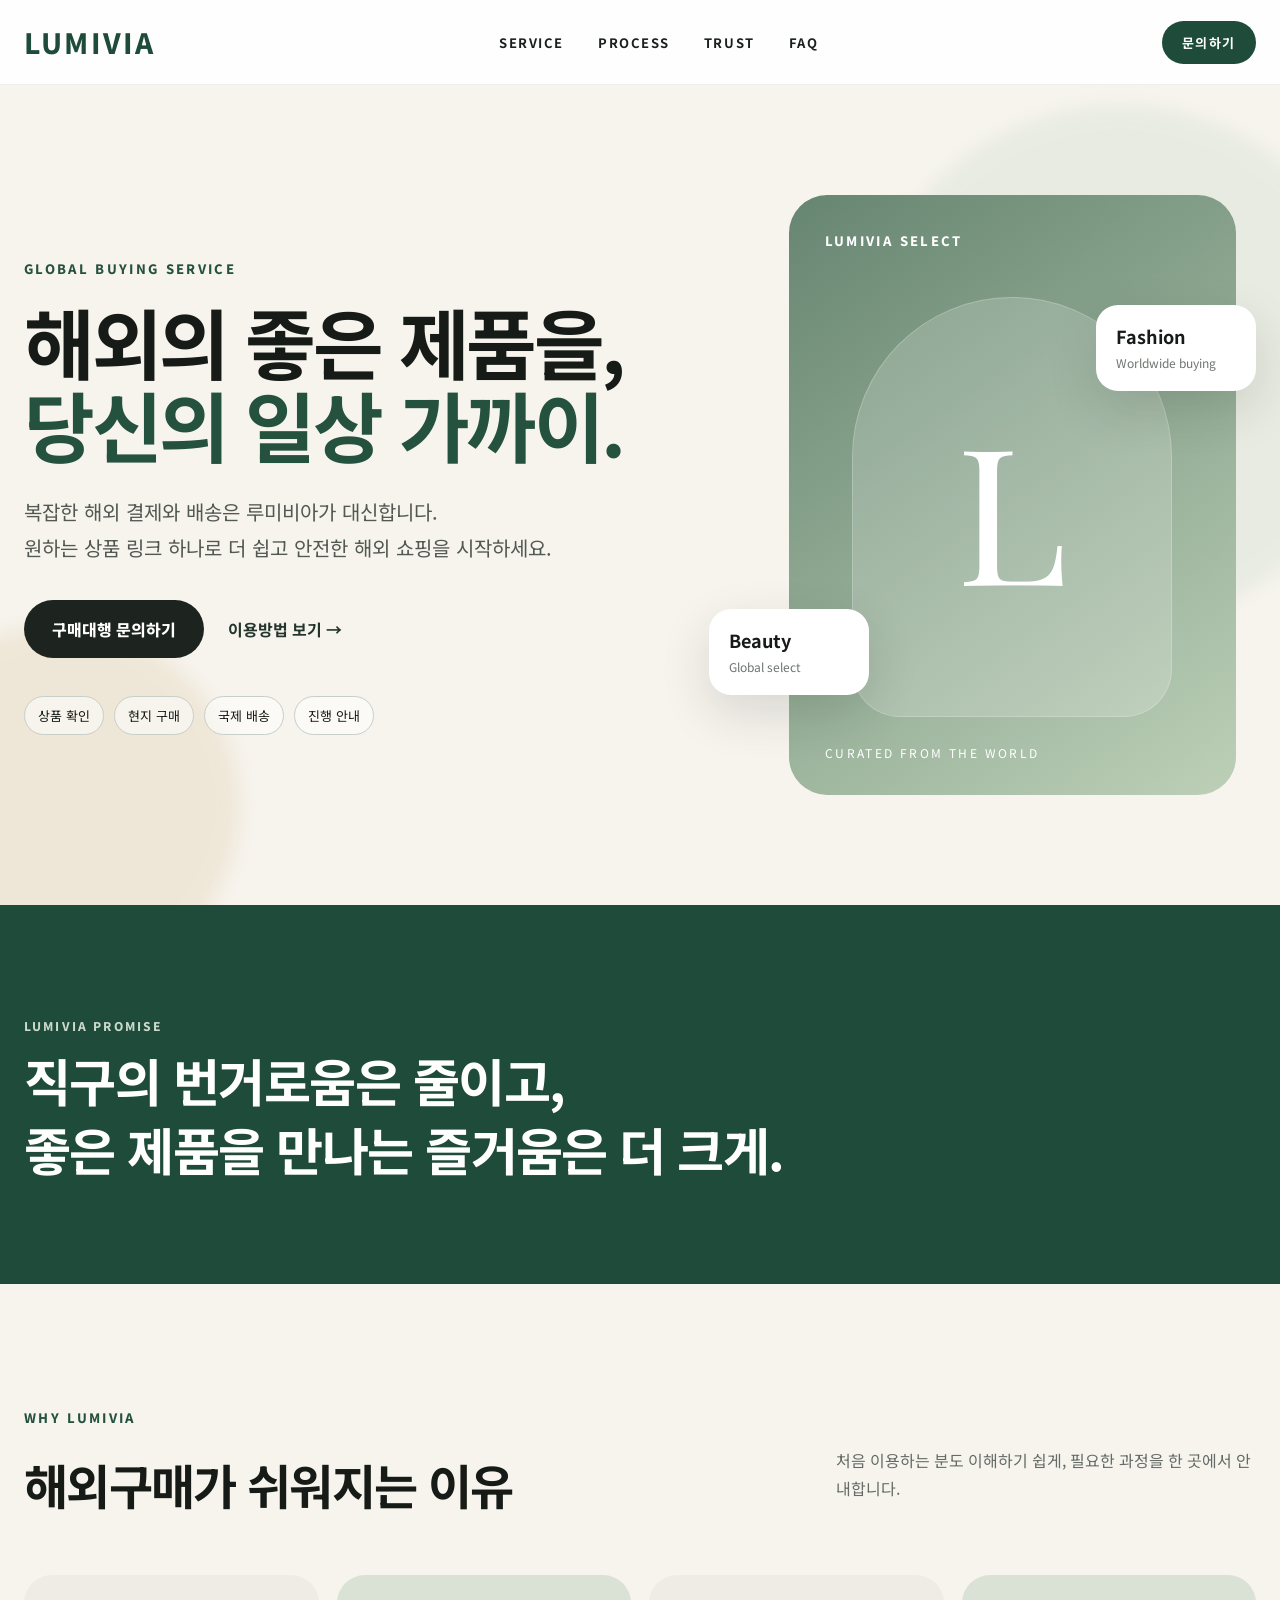
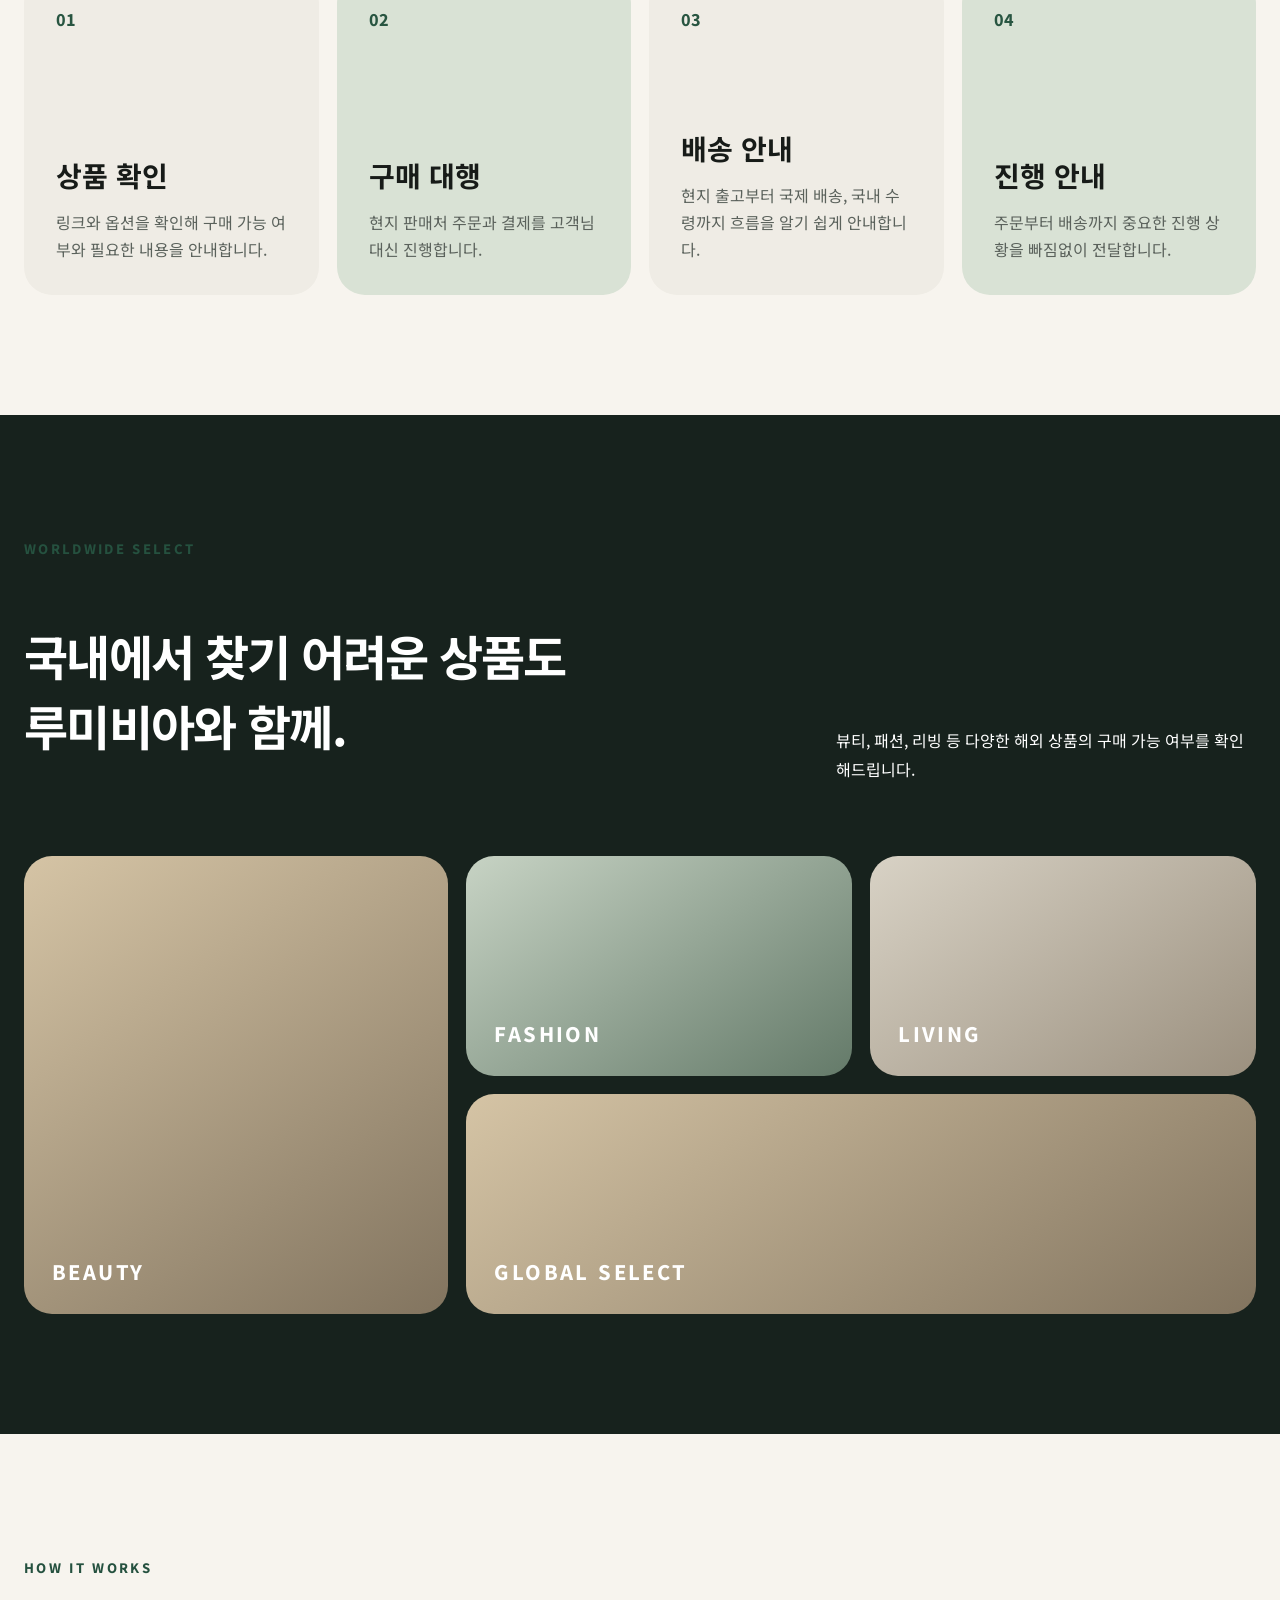
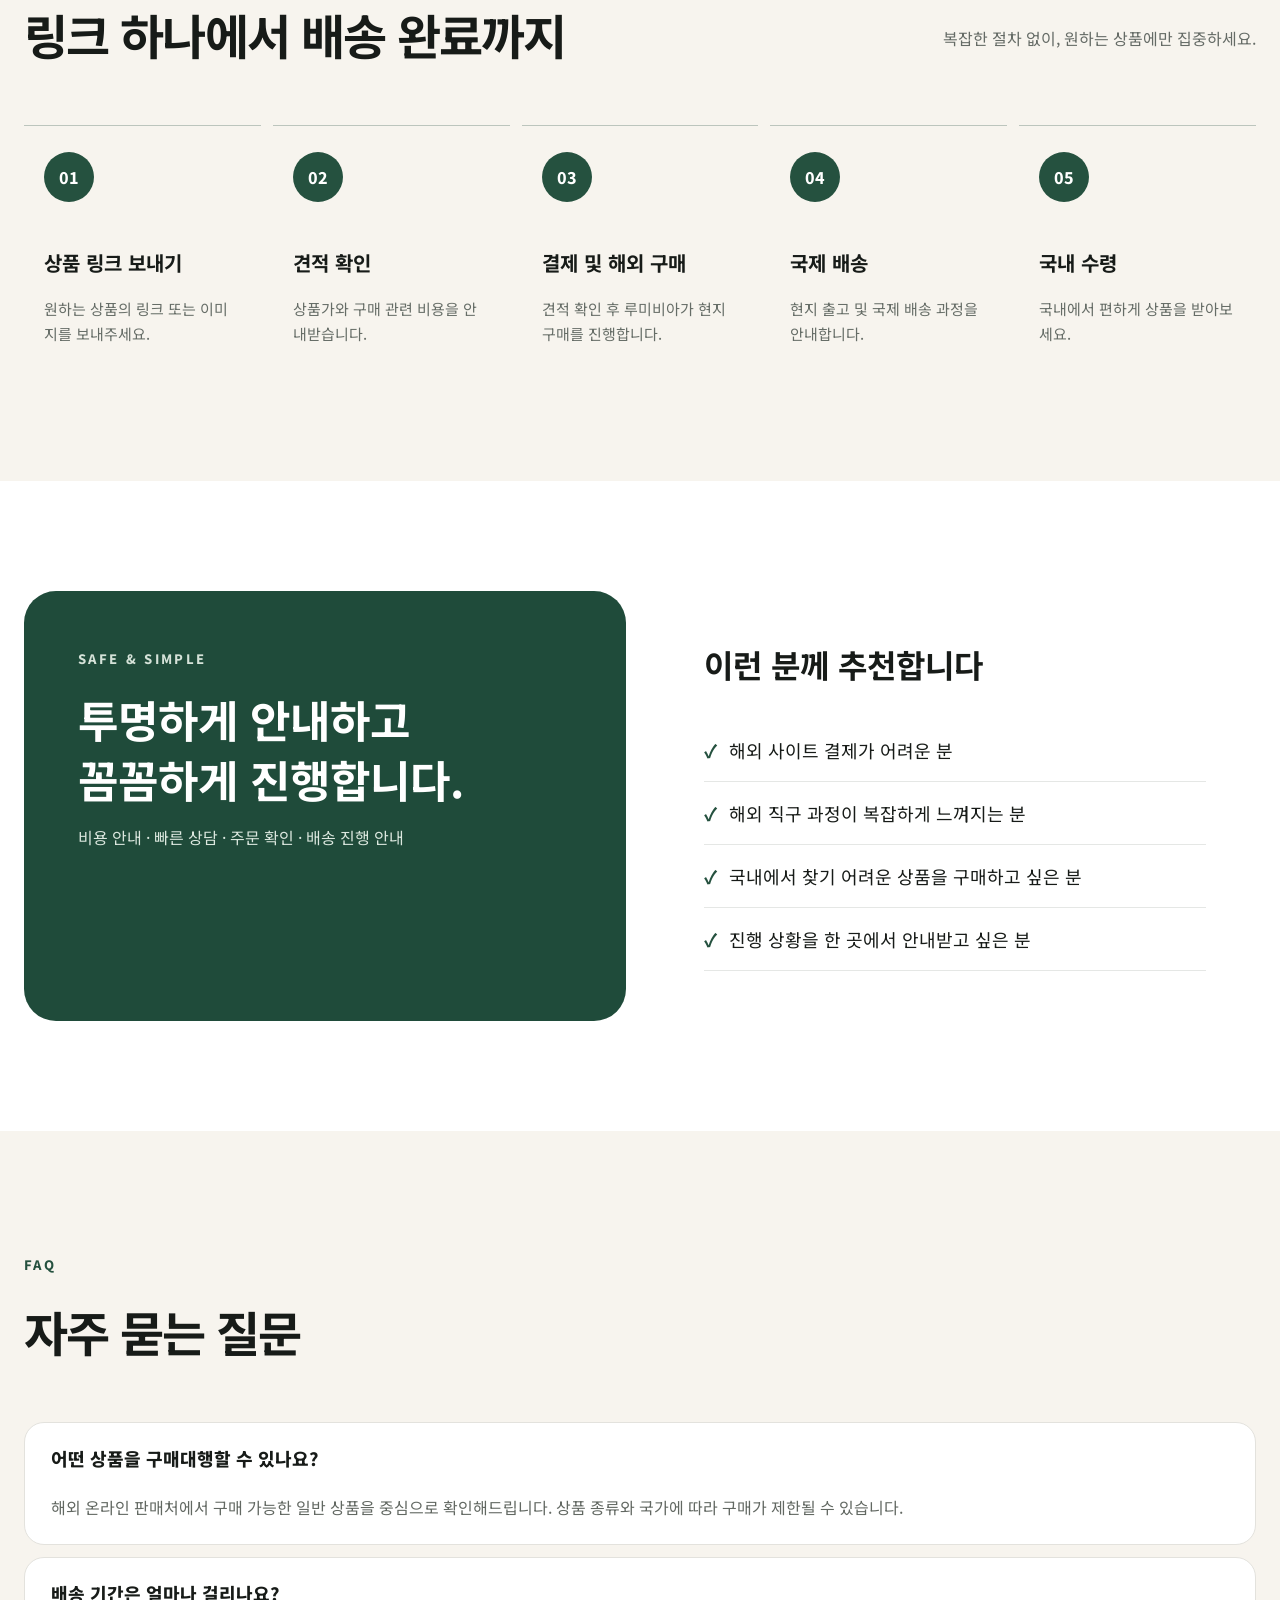
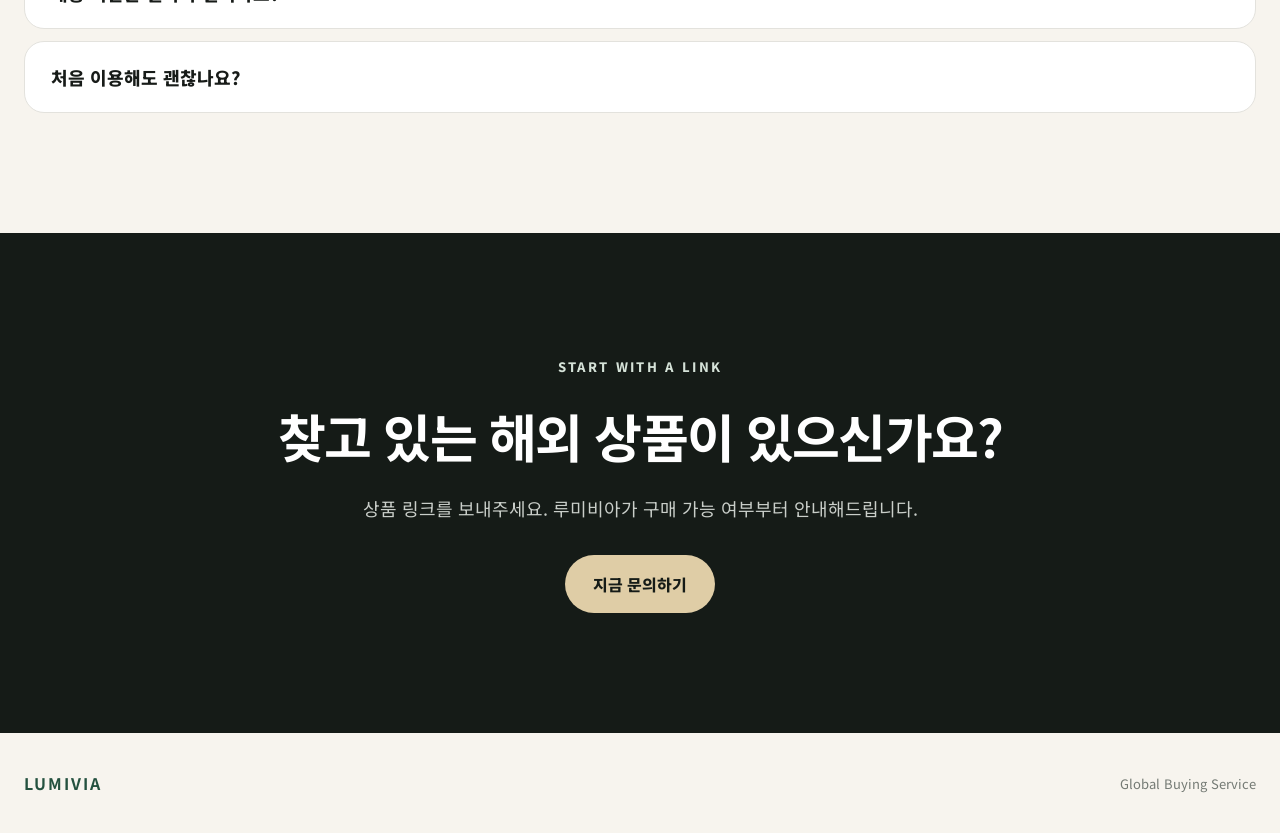
==== index.html @ 608670b7 "first commit" ====
<!DOCTYPE html>
<html lang="ko">
<head>
  <meta charset="UTF-8" />
  <meta name="viewport" content="width=device-width, initial-scale=1.0" />
  <title>LUMIVIA | 해외구매대행</title>
  <link rel="preconnect" href="https://fonts.googleapis.com">
  <link rel="preconnect" href="https://fonts.gstatic.com" crossorigin>
  <link href="https://fonts.googleapis.com/css2?family=Noto+Sans+KR:wght@400;500;600;700;800&family=Playfair+Display:wght@600;700&display=swap" rel="stylesheet">
  <link rel="stylesheet" href="style.css" />
</head>
<body>
  <header class="header">
    <div class="container nav">
      <a class="brand" href="#top">LUMIVIA</a>
      <nav class="nav-links">
        <a href="#service">SERVICE</a>
        <a href="#process">PROCESS</a>
        <a href="#trust">TRUST</a>
        <a href="#faq">FAQ</a>
      </nav>
      <a class="nav-cta" href="#contact">문의하기</a>
    </div>
  </header>

  <main id="top">
    <section class="hero">
      <div class="hero-bg hero-bg-1"></div>
      <div class="hero-bg hero-bg-2"></div>
      <div class="container hero-grid">
        <div class="hero-copy">
          <span class="eyebrow">GLOBAL BUYING SERVICE</span>
          <h1>해외의 좋은 제품을,<br><em>당신의 일상 가까이.</em></h1>
          <p>복잡한 해외 결제와 배송은 루미비아가 대신합니다.<br>원하는 상품 링크 하나로 더 쉽고 안전한 해외 쇼핑을 시작하세요.</p>
          <div class="hero-actions">
            <a class="btn btn-dark" href="#contact">구매대행 문의하기</a>
            <a class="text-link" href="#process">이용방법 보기 →</a>
          </div>
          <div class="hero-trust">
            <span>상품 확인</span>
            <span>현지 구매</span>
            <span>국제 배송</span>
            <span>진행 안내</span>
          </div>
        </div>

        <div class="hero-visual">
          <div class="visual-main">
            <div class="visual-label">LUMIVIA SELECT</div>
            <div class="visual-product">
              <span class="visual-l">L</span>
            </div>
            <div class="visual-caption">CURATED FROM THE WORLD</div>
          </div>
          <div class="floating-card card-a">
            <strong>Beauty</strong>
            <span>Global select</span>
          </div>
          <div class="floating-card card-b">
            <strong>Fashion</strong>
            <span>Worldwide buying</span>
          </div>
        </div>
      </div>
    </section>

    <section class="statement">
      <div class="container statement-inner">
        <p class="statement-kicker">LUMIVIA PROMISE</p>
        <h2>직구의 번거로움은 줄이고,<br>좋은 제품을 만나는 즐거움은 더 크게.</h2>
      </div>
    </section>

    <section class="section" id="service">
      <div class="container">
        <div class="section-head">
          <div>
            <span class="eyebrow">WHY LUMIVIA</span>
            <h2>해외구매가 쉬워지는 이유</h2>
          </div>
          <p>처음 이용하는 분도 이해하기 쉽게, 필요한 과정을 한 곳에서 안내합니다.</p>
        </div>

        <div class="service-grid">
          <article class="service-card">
            <span class="num">01</span>
            <h3>상품 확인</h3>
            <p>링크와 옵션을 확인해 구매 가능 여부와 필요한 내용을 안내합니다.</p>
          </article>
          <article class="service-card accent">
            <span class="num">02</span>
            <h3>구매 대행</h3>
            <p>현지 판매처 주문과 결제를 고객님 대신 진행합니다.</p>
          </article>
          <article class="service-card">
            <span class="num">03</span>
            <h3>배송 안내</h3>
            <p>현지 출고부터 국제 배송, 국내 수령까지 흐름을 알기 쉽게 안내합니다.</p>
          </article>
          <article class="service-card accent">
            <span class="num">04</span>
            <h3>진행 안내</h3>
            <p>주문부터 배송까지 중요한 진행 상황을 빠짐없이 전달합니다.</p>
          </article>
        </div>
      </div>
    </section>

    <section class="showcase">
      <div class="container">
        <div class="section-head light">
          <div>
            <span class="eyebrow">WORLDWIDE SELECT</span>
            <h2>국내에서 찾기 어려운 상품도<br>루미비아와 함께.</h2>
          </div>
          <p>뷰티, 패션, 리빙 등 다양한 해외 상품의 구매 가능 여부를 확인해드립니다.</p>
        </div>

        <div class="showcase-grid">
          <div class="showcase-card tall"><span>BEAUTY</span></div>
          <div class="showcase-card"><span>FASHION</span></div>
          <div class="showcase-card"><span>LIVING</span></div>
          <div class="showcase-card wide"><span>GLOBAL SELECT</span></div>
        </div>
      </div>
    </section>

    <section class="section process" id="process">
      <div class="container">
        <div class="section-head">
          <div>
            <span class="eyebrow">HOW IT WORKS</span>
            <h2>링크 하나에서 배송 완료까지</h2>
          </div>
          <p>복잡한 절차 없이, 원하는 상품에만 집중하세요.</p>
        </div>

        <div class="steps">
          <div class="step">
            <span>01</span>
            <h3>상품 링크 보내기</h3>
            <p>원하는 상품의 링크 또는 이미지를 보내주세요.</p>
          </div>
          <div class="step">
            <span>02</span>
            <h3>견적 확인</h3>
            <p>상품가와 구매 관련 비용을 안내받습니다.</p>
          </div>
          <div class="step">
            <span>03</span>
            <h3>결제 및 해외 구매</h3>
            <p>견적 확인 후 루미비아가 현지 구매를 진행합니다.</p>
          </div>
          <div class="step">
            <span>04</span>
            <h3>국제 배송</h3>
            <p>현지 출고 및 국제 배송 과정을 안내합니다.</p>
          </div>
          <div class="step">
            <span>05</span>
            <h3>국내 수령</h3>
            <p>국내에서 편하게 상품을 받아보세요.</p>
          </div>
        </div>
      </div>
    </section>

    <section class="trust" id="trust">
      <div class="container trust-grid">
        <div class="trust-panel">
          <span class="eyebrow light-text">SAFE & SIMPLE</span>
          <h2>투명하게 안내하고<br>꼼꼼하게 진행합니다.</h2>
          <p>비용 안내 · 빠른 상담 · 주문 확인 · 배송 진행 안내</p>
        </div>
        <div class="trust-list">
          <h3>이런 분께 추천합니다</h3>
          <ul>
            <li>해외 사이트 결제가 어려운 분</li>
            <li>해외 직구 과정이 복잡하게 느껴지는 분</li>
            <li>국내에서 찾기 어려운 상품을 구매하고 싶은 분</li>
            <li>진행 상황을 한 곳에서 안내받고 싶은 분</li>
          </ul>
        </div>
      </div>
    </section>

    <section class="section faq" id="faq">
      <div class="container">
        <div class="section-head">
          <div>
            <span class="eyebrow">FAQ</span>
            <h2>자주 묻는 질문</h2>
          </div>
        </div>

        <div class="faq-list">
          <details open>
            <summary>어떤 상품을 구매대행할 수 있나요?</summary>
            <p>해외 온라인 판매처에서 구매 가능한 일반 상품을 중심으로 확인해드립니다. 상품 종류와 국가에 따라 구매가 제한될 수 있습니다.</p>
          </details>
          <details>
            <summary>배송 기간은 얼마나 걸리나요?</summary>
            <p>국가, 판매처 출고 일정, 국제 배송 방식에 따라 달라질 수 있으며 주문 전 예상 일정을 안내해드립니다.</p>
          </details>
          <details>
            <summary>처음 이용해도 괜찮나요?</summary>
            <p>네. 상품 링크만 보내주시면 필요한 과정을 순서대로 안내해드립니다.</p>
          </details>
        </div>
      </div>
    </section>

    <section class="contact" id="contact">
      <div class="container contact-inner">
        <span class="eyebrow light-text">START WITH A LINK</span>
        <h2>찾고 있는 해외 상품이 있으신가요?</h2>
        <p>상품 링크를 보내주세요. 루미비아가 구매 가능 여부부터 안내해드립니다.</p>
        <a class="btn btn-gold" href="mailto:hello@lumivia.kr">지금 문의하기</a>
      </div>
    </section>
  </main>

  <footer>
    <div class="container footer-inner">
      <strong>LUMIVIA</strong>
      <span>Global Buying Service</span>
    </div>
  </footer>
</body>
</html>
---- style.css ----
*{box-sizing:border-box}html{scroll-behavior:smooth}body{margin:0;font-family:'Noto Sans KR',sans-serif;color:#171b18;background:#f7f4ee}.container{width:min(1280px,calc(100% - 48px));margin:0 auto}.header{position:sticky;top:0;z-index:50;background:rgba(255,255,255,.9);backdrop-filter:blur(14px);border-bottom:1px solid rgba(0,0,0,.06)}.nav{height:84px;display:flex;align-items:center;justify-content:space-between}.brand{font-weight:800;font-size:28px;letter-spacing:.08em;color:#1e4b3a;text-decoration:none}.nav-links{display:flex;gap:34px}.nav-links a,.nav-cta{font-size:13px;font-weight:700;letter-spacing:.12em;color:#1a211d;text-decoration:none}.nav-cta{background:#1e4b3a;color:#fff;padding:12px 20px;border-radius:999px}.hero{position:relative;overflow:hidden;background:#f7f4ee}.hero-bg{position:absolute;border-radius:50%;filter:blur(10px);opacity:.55}.hero-bg-1{width:520px;height:520px;background:#dce5d8;right:-100px;top:20px}.hero-bg-2{width:360px;height:360px;background:#e8dcc5;left:-120px;bottom:-80px}.hero-grid{min-height:820px;display:grid;grid-template-columns:1.05fr .95fr;align-items:center;gap:80px;position:relative;z-index:1}.eyebrow{display:inline-block;font-size:13px;font-weight:800;letter-spacing:.18em;color:#25513f;margin-bottom:22px}.hero h1,.section h2,.statement h2,.trust h2,.contact h2{margin:0;font-family:'Playfair Display','Noto Sans KR',serif;font-weight:700}.hero h1{font-family:'Noto Sans KR',sans-serif;font-size:clamp(54px,6vw,86px);line-height:1.08;letter-spacing:-.045em}.hero h1 em{font-style:normal;color:#25513f}.hero-copy>p{margin:28px 0 0;font-size:20px;line-height:1.8;color:#525852}.hero-actions{display:flex;align-items:center;gap:24px;margin-top:34px}.btn{display:inline-flex;align-items:center;justify-content:center;height:58px;padding:0 28px;border-radius:999px;text-decoration:none;font-weight:800}.btn-dark{background:#1d241f;color:#fff}.text-link{color:#23352c;text-decoration:none;font-weight:700}.hero-trust{display:flex;flex-wrap:wrap;gap:10px;margin-top:38px}.hero-trust span{font-size:13px;padding:9px 13px;border:1px solid #c8cfc9;border-radius:999px;background:rgba(255,255,255,.55)}.hero-visual{position:relative;height:640px}.visual-main{position:absolute;inset:20px 20px 20px 80px;background:linear-gradient(145deg,#668571,#bdd0b7);border-radius:38px;padding:36px;color:#fff;overflow:hidden}.visual-label{font-size:13px;letter-spacing:.18em;font-weight:800}.visual-product{position:absolute;width:320px;height:420px;border-radius:160px 160px 48px 48px;background:rgba(255,255,255,.18);left:50%;top:52%;transform:translate(-50%,-50%);display:flex;align-items:center;justify-content:center;box-shadow:inset 0 0 0 1px rgba(255,255,255,.2)}.visual-l{font-family:'Playfair Display',serif;font-size:190px}.visual-caption{position:absolute;bottom:34px;left:36px;font-size:12px;letter-spacing:.2em}.floating-card{position:absolute;background:#fff;border-radius:22px;padding:18px 20px;box-shadow:0 18px 50px rgba(28,37,31,.14);min-width:160px}.floating-card strong{display:block;font-size:18px}.floating-card span{font-size:12px;color:#6e756f}.card-a{left:0;bottom:120px}.card-b{right:0;top:130px}.statement{background:#1f4b3a;color:#fff}.statement-inner{padding:100px 0}.statement-kicker{font-size:12px;letter-spacing:.18em;font-weight:800;color:#cbdacd}.statement h2{font-family:'Noto Sans KR',sans-serif;font-size:clamp(36px,4vw,56px);line-height:1.35;letter-spacing:-.03em}.section{padding:120px 0}.section-head{display:flex;justify-content:space-between;gap:40px;align-items:end;margin-bottom:56px}.section-head h2{font-family:'Noto Sans KR',sans-serif;font-size:48px;letter-spacing:-.035em}.section-head>p{max-width:420px;line-height:1.8;color:#656b66}.service-grid{display:grid;grid-template-columns:repeat(4,1fr);gap:18px}.service-card{min-height:320px;background:#efece5;border-radius:28px;padding:32px;display:flex;flex-direction:column;justify-content:flex-end}.service-card.accent{background:#d9e2d5}.service-card .num{margin-bottom:auto;font-weight:800;color:#285541}.service-card h3{font-size:28px;margin:0 0 14px}.service-card p{margin:0;color:#5b625c;line-height:1.7}.showcase{padding:120px 0;background:#17221d;color:#fff}.section-head.light h2,.section-head.light p{color:#fff}.showcase-grid{display:grid;grid-template-columns:1.1fr 1fr 1fr;grid-template-rows:220px 220px;gap:18px}.showcase-card{position:relative;border-radius:28px;overflow:hidden;background:linear-gradient(145deg,#d5c4a5,#82745f);display:flex;align-items:flex-end;padding:28px;font-size:20px;font-weight:800;letter-spacing:.12em}.showcase-card:nth-child(2){background:linear-gradient(145deg,#c7d3c4,#647a69)}.showcase-card:nth-child(3){background:linear-gradient(145deg,#d8d2c5,#9b907f)}.showcase-card.tall{grid-row:1/3}.showcase-card.wide{grid-column:2/4}.steps{display:grid;grid-template-columns:repeat(5,1fr);gap:12px}.step{position:relative;padding:26px 20px 0;border-top:1px solid #bcc5bd}.step span{display:inline-flex;width:50px;height:50px;border-radius:50%;background:#25513f;color:#fff;align-items:center;justify-content:center;font-weight:800;margin-bottom:26px}.step h3{font-size:20px}.step p{color:#666d67;line-height:1.65;font-size:15px}.trust{padding:110px 0;background:#fff}.trust-grid{display:grid;grid-template-columns:1fr 1fr;gap:28px}.trust-panel{background:#1f4b3a;color:#fff;border-radius:32px;padding:54px}.light-text{color:#d5e2d8}.trust-panel h2{font-family:'Noto Sans KR',sans-serif;font-size:44px;line-height:1.35}.trust-panel p{color:#dce8df}.trust-list{padding:50px}.trust-list h3{font-size:32px;margin-top:0}.trust-list ul{padding:0;margin:32px 0 0;list-style:none}.trust-list li{padding:18px 0;border-bottom:1px solid #e5e7e5;font-size:18px}.trust-list li:before{content:'✓';margin-right:12px;color:#25513f;font-weight:800}.faq-list{display:grid;gap:12px}.faq-list details{background:#fff;border-radius:20px;padding:0 26px;border:1px solid #e3e2dd}.faq-list summary{cursor:pointer;list-style:none;font-weight:800;font-size:18px;padding:22px 0}.faq-list p{color:#626862;line-height:1.8;margin:0 0 22px}.contact{background:#151b17;color:#fff;padding:120px 0}.contact-inner{text-align:center}.contact h2{font-family:'Noto Sans KR',sans-serif;font-size:52px;letter-spacing:-.035em}.contact p{color:#c9cec9;margin:22px 0 34px;font-size:18px}.btn-gold{background:#dfcda6;color:#151b17}.footer-inner{height:100px;display:flex;align-items:center;justify-content:space-between}.footer-inner strong{letter-spacing:.12em;color:#24513f}.footer-inner span{font-size:13px;color:#747a74}@media(max-width:1024px){.nav-links{display:none}.hero-grid{grid-template-columns:1fr;gap:20px;padding:80px 0}.hero-visual{height:520px}.service-grid{grid-template-columns:repeat(2,1fr)}.steps{grid-template-columns:repeat(2,1fr)}.trust-grid{grid-template-columns:1fr}.showcase-grid{grid-template-columns:1fr 1fr}.showcase-card.tall{grid-row:auto}.showcase-card.wide{grid-column:1/3}.section-head{align-items:start;flex-direction:column}}@media(max-width:680px){.container{width:min(100% - 28px,1280px)}.nav{height:70px}.brand{font-size:22px}.nav-cta{padding:10px 14px}.hero-grid{min-height:auto;padding:56px 0 72px}.hero h1{font-size:46px}.hero-copy>p{font-size:16px}.hero-actions{align-items:flex-start;flex-direction:column}.hero-visual{height:430px}.visual-main{inset:10px 0 10px 20px}.visual-product{width:230px;height:300px}.visual-l{font-size:130px}.floating-card{display:none}.statement-inner{padding:70px 0}.section{padding:84px 0}.section-head{margin-bottom:36px}.section-head h2{font-size:36px}.service-grid,.steps,.showcase-grid{grid-template-columns:1fr}.showcase-grid{grid-template-rows:auto}.showcase-card{min-height:220px}.showcase-card.wide{grid-column:auto}.trust-panel,.trust-list{padding:32px}.trust-panel h2{font-size:34px}.contact{padding:90px 0}.contact h2{font-size:38px}.footer-inner{height:auto;padding:28px 0;gap:8px;align-items:flex-start;flex-direction:column}}
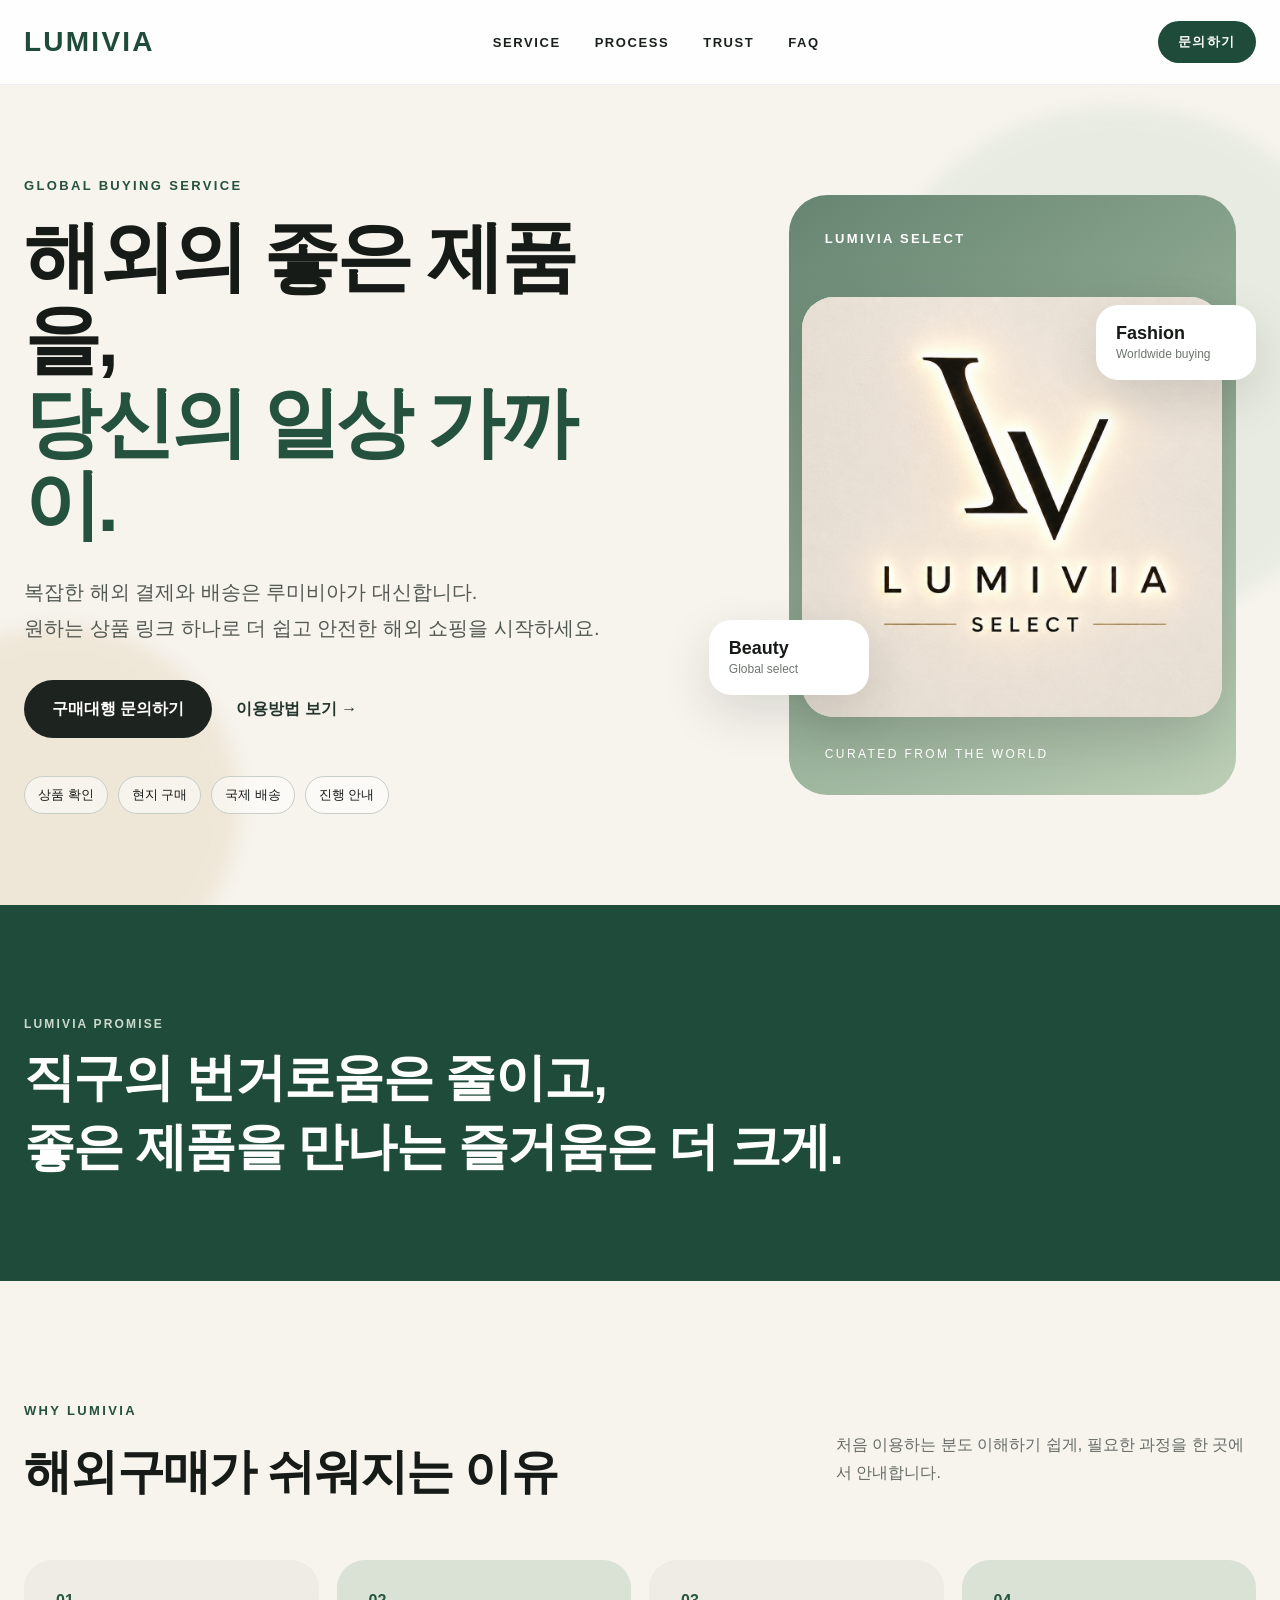
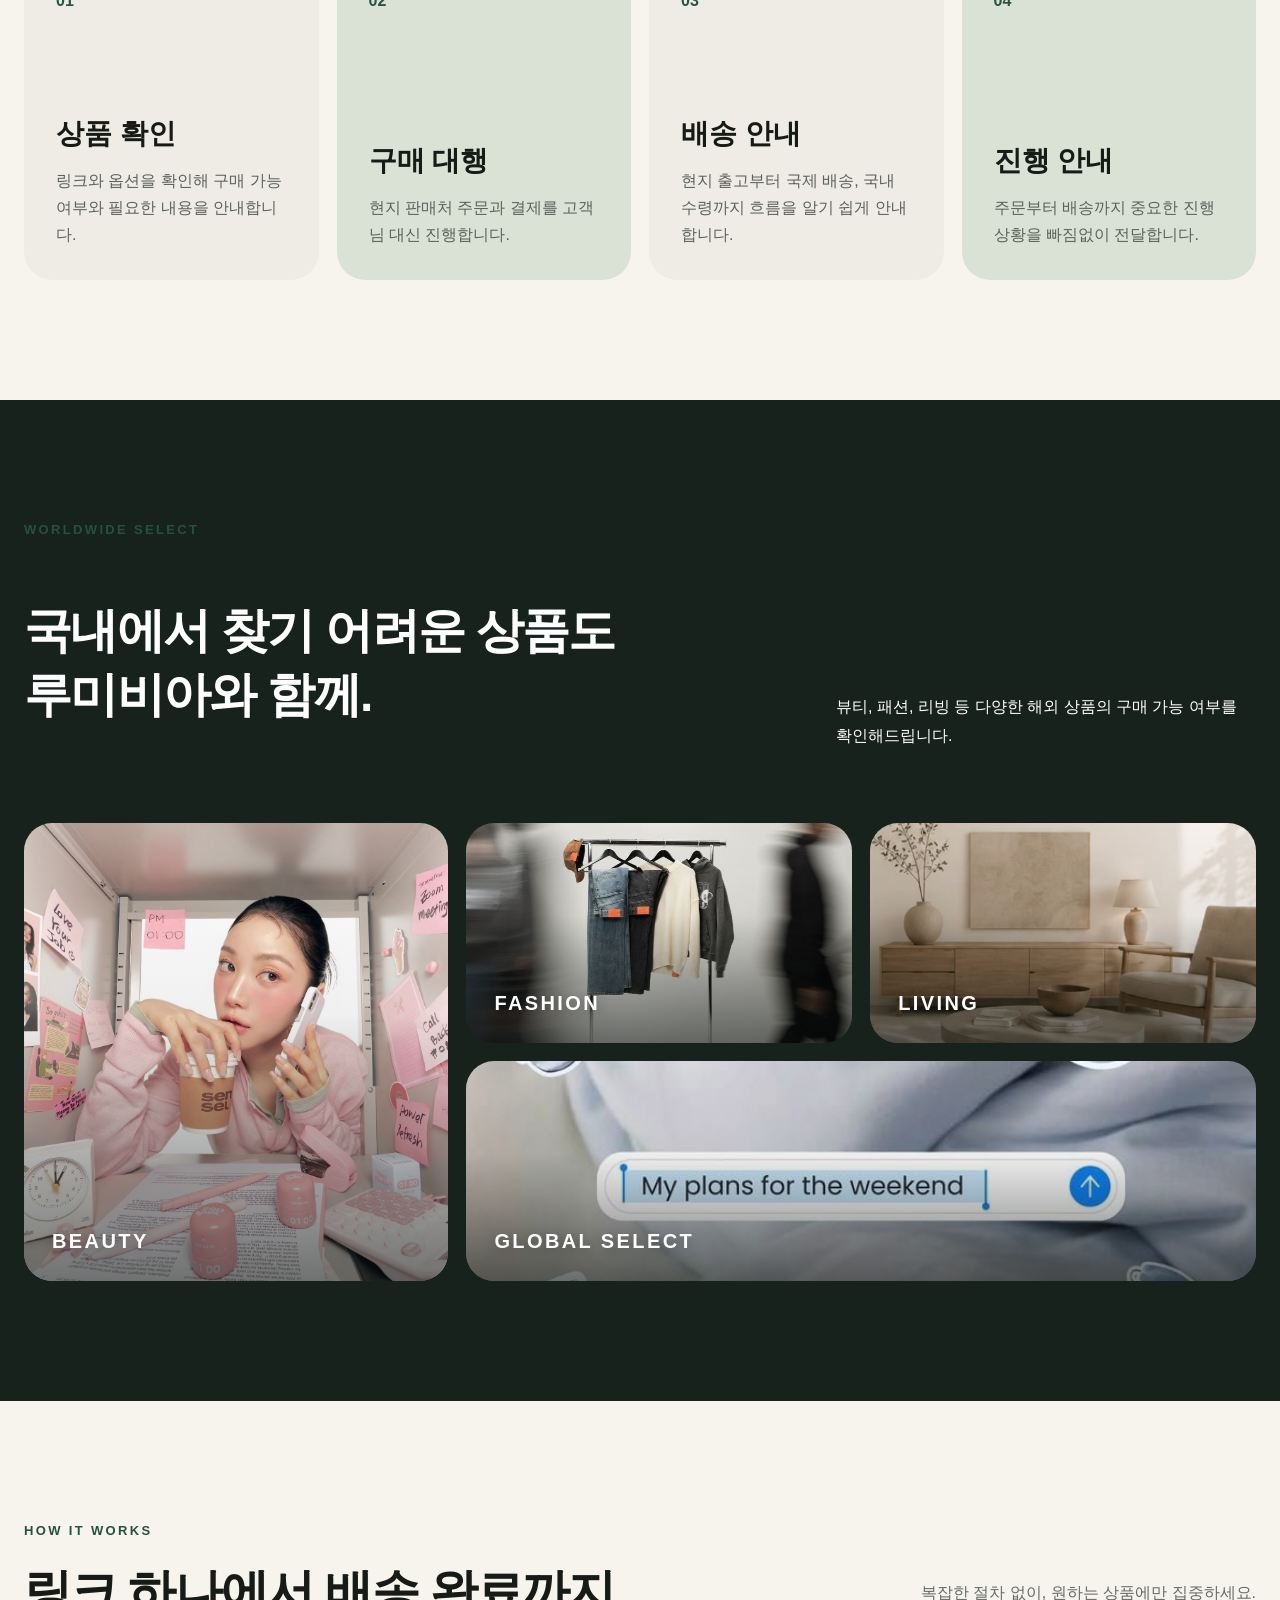
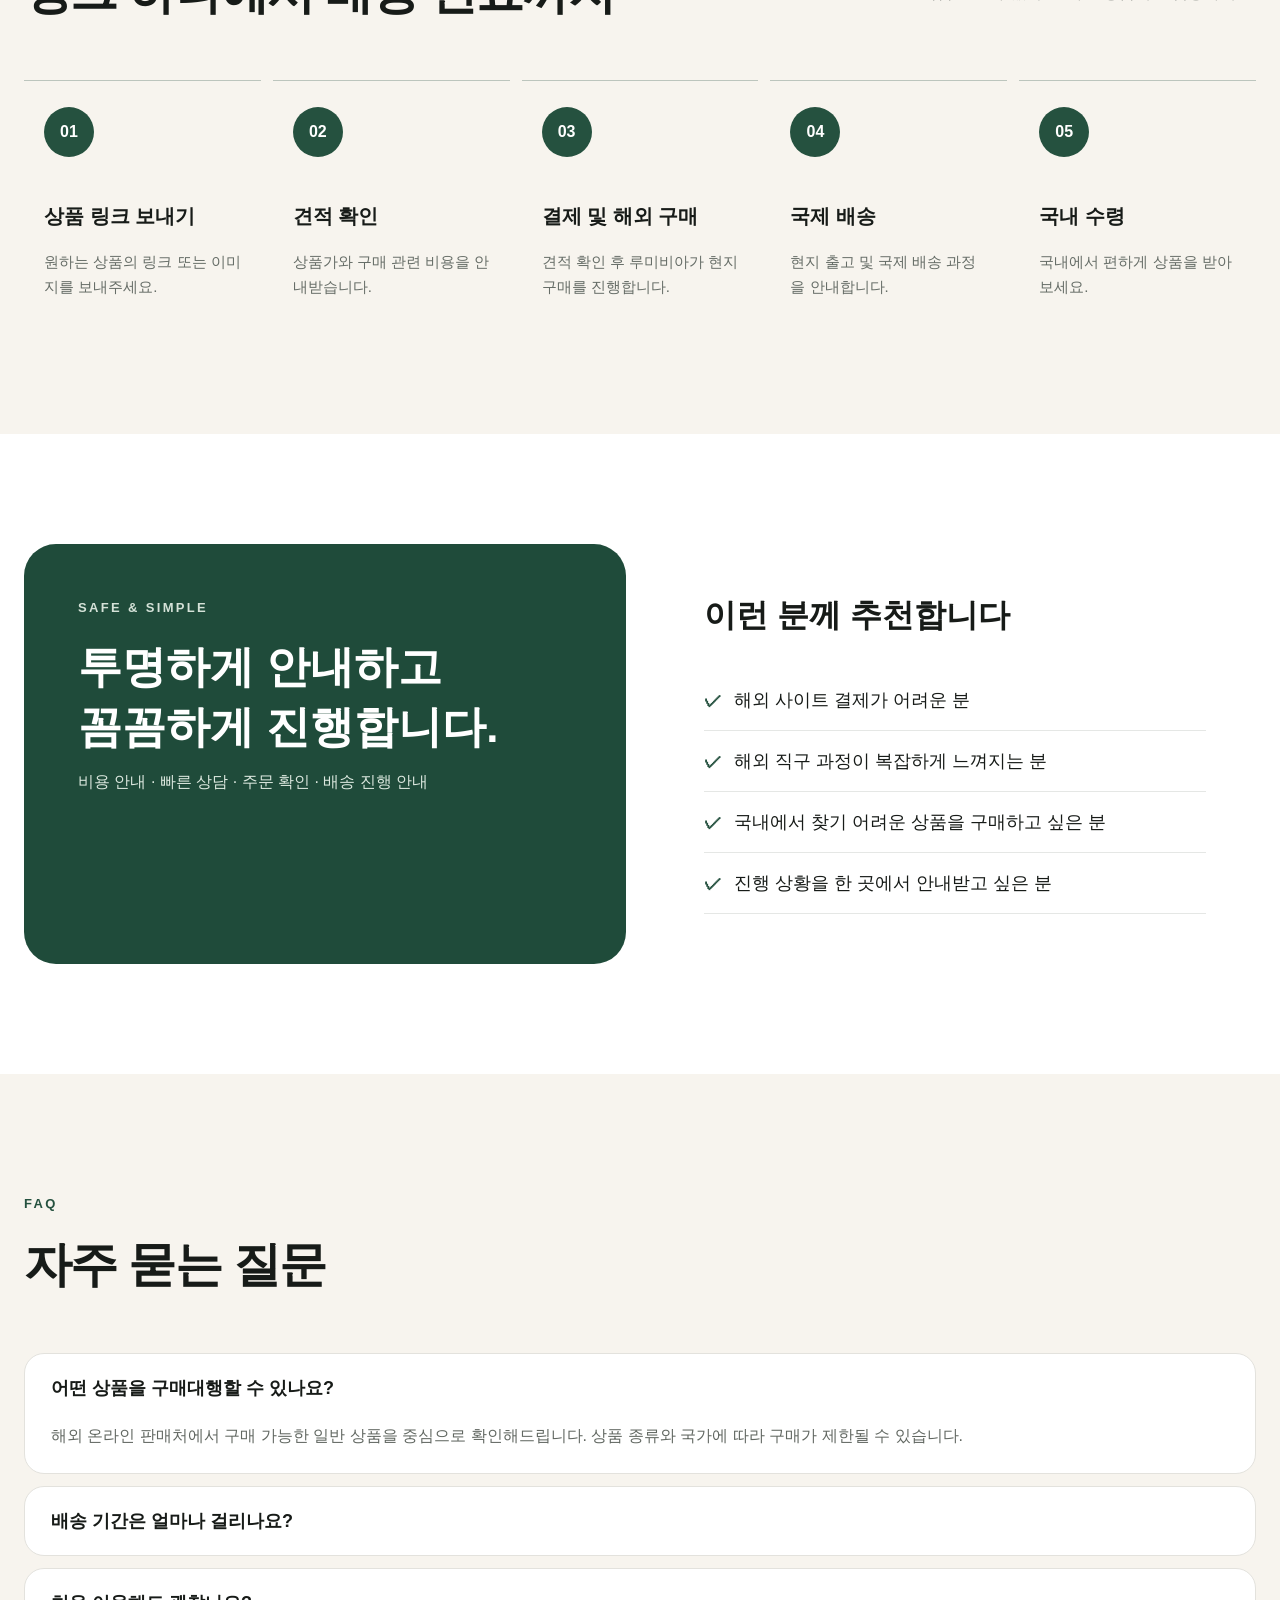
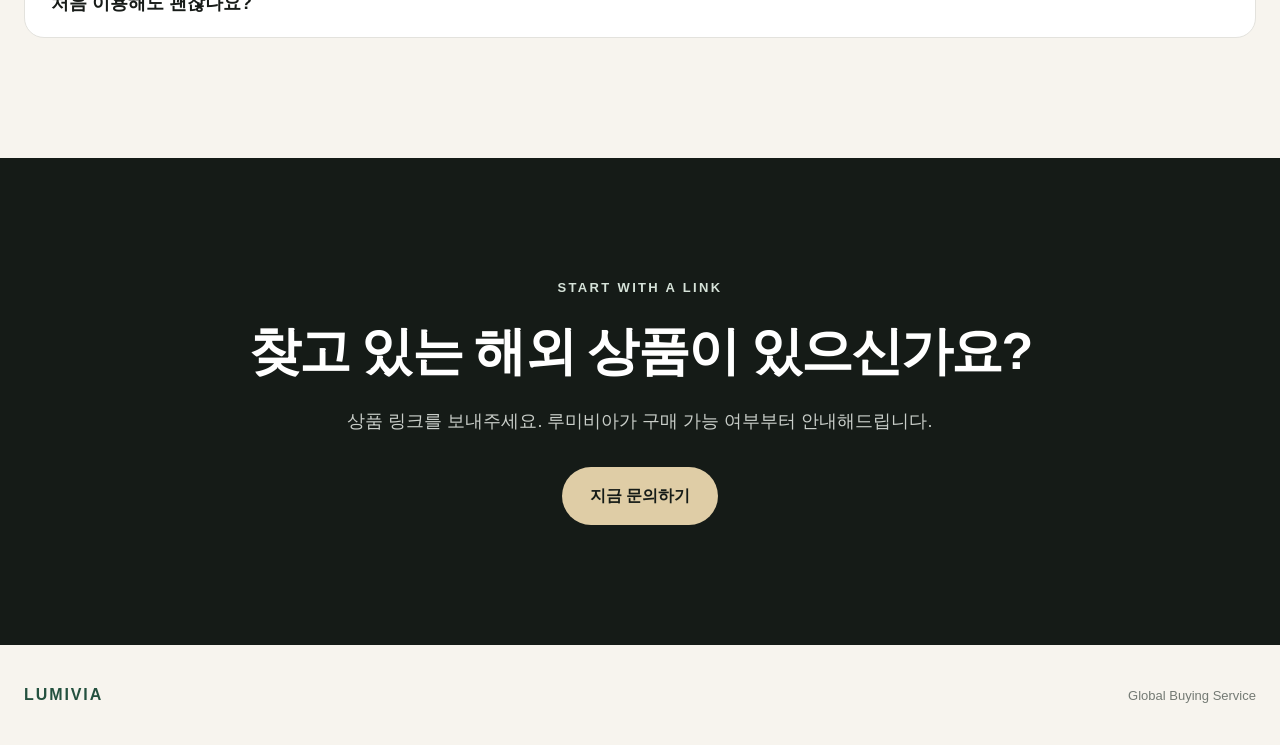
==== commit 91d6fe15: "second commit" ====
--- a/index.html
+++ b/index.html
@@ -4,10 +4,59 @@
   <meta charset="UTF-8" />
   <meta name="viewport" content="width=device-width, initial-scale=1.0" />
   <title>LUMIVIA | 해외구매대행</title>
-  <link rel="preconnect" href="https://fonts.googleapis.com">
-  <link rel="preconnect" href="https://fonts.gstatic.com" crossorigin>
-  <link href="https://fonts.googleapis.com/css2?family=Noto+Sans+KR:wght@400;500;600;700;800&family=Playfair+Display:wght@600;700&display=swap" rel="stylesheet">
-  <link rel="stylesheet" href="style.css" />
+
+  <meta name="robots" content="All">
+    <meta name="Yeti" content="index, follow">
+    <meta name="Yeti" content="All">
+    <meta name="googlebot" content="All">
+    <meta name="googlebot" content="index, follow">
+    <meta name="daum" content="All">
+    <meta name="daum" content="index, follow">
+    <meta name="title" content="루미비아 | LUMIVIA">
+    <meta name="루미비아 | LUMIVIA"gi
+        content="세계 명품 구매대행 서비스">
+    <meta name="keywords" content="리빙, 패션, ">
+    <meta name="author" content="LUMIVIA">
+    <meta name="content-language" content="kr">
+
+    <meta property="og:type" content="website">
+    <meta property="og:site_name" content="루미비아 | LUMIVIA">
+    <meta property="og:title" content="루미비아 | LUMIVIA">
+    <meta property="og:description" content="세계 명품 구매대행 서비스">
+    <meta property="og:image" content="images/ChatGPT Image 2026년 8월 21일 오후 04_57_30.png">
+    <meta property="og:image:width" content="1200">
+    <meta property="og:image:height" content="630">
+<style>
+*{box-sizing:border-box}html{scroll-behavior:smooth}body{margin:0;font-family:Arial,'Malgun Gothic',sans-serif;color:#171b18;background:#f7f4ee}.container{width:min(1280px,calc(100% - 48px));margin:0 auto}.header{position:sticky;top:0;z-index:50;background:rgba(255,255,255,.9);backdrop-filter:blur(14px);border-bottom:1px solid rgba(0,0,0,.06)}.nav{height:84px;display:flex;align-items:center;justify-content:space-between}.brand{font-weight:800;font-size:28px;letter-spacing:.08em;color:#1e4b3a;text-decoration:none}.nav-links{display:flex;gap:34px}.nav-links a,.nav-cta{font-size:13px;font-weight:700;letter-spacing:.12em;color:#1a211d;text-decoration:none}.nav-cta{background:#1e4b3a;color:#fff;padding:12px 20px;border-radius:999px}.hero{position:relative;overflow:hidden;background:#f7f4ee}.hero-bg{position:absolute;border-radius:50%;filter:blur(10px);opacity:.55}.hero-bg-1{width:520px;height:520px;background:#dce5d8;right:-100px;top:20px}.hero-bg-2{width:360px;height:360px;background:#e8dcc5;left:-120px;bottom:-80px}.hero-grid{min-height:820px;display:grid;grid-template-columns:1.05fr .95fr;align-items:center;gap:80px;position:relative;z-index:1}.eyebrow{display:inline-block;font-size:13px;font-weight:800;letter-spacing:.18em;color:#25513f;margin-bottom:22px}.hero h1,.section h2,.statement h2,.trust h2,.contact h2{margin:0;font-family:Georgia,'Times New Roman',serif;font-weight:700}.hero h1{font-family:Arial,'Malgun Gothic',sans-serif;font-size:clamp(54px,6vw,86px);line-height:1.08;letter-spacing:-.045em}.hero h1 em{font-style:normal;color:#25513f}.hero-copy>p{margin:28px 0 0;font-size:20px;line-height:1.8;color:#525852}.hero-actions{display:flex;align-items:center;gap:24px;margin-top:34px}.btn{display:inline-flex;align-items:center;justify-content:center;height:58px;padding:0 28px;border-radius:999px;text-decoration:none;font-weight:800}.btn-dark{background:#1d241f;color:#fff}.text-link{color:#23352c;text-decoration:none;font-weight:700}.hero-trust{display:flex;flex-wrap:wrap;gap:10px;margin-top:38px}.hero-trust span{font-size:13px;padding:9px 13px;border:1px solid #c8cfc9;border-radius:999px;background:rgba(255,255,255,.55)}.hero-visual{position:relative;height:640px}.visual-main{position:absolute;inset:20px 20px 20px 80px;background:linear-gradient(145deg,#668571,#bdd0b7);border-radius:38px;padding:36px;color:#fff;overflow:hidden}.visual-label{font-size:13px;letter-spacing:.18em;font-weight:800}.visual-product{position:absolute;width:320px;height:420px;border-radius:160px 160px 48px 48px;background:rgba(255,255,255,.18);left:50%;top:52%;transform:translate(-50%,-50%);display:flex;align-items:center;justify-content:center;box-shadow:inset 0 0 0 1px rgba(255,255,255,.2)}.visual-l{font-family:Georgia,'Times New Roman',serif;font-size:190px}.visual-caption{position:absolute;bottom:34px;left:36px;font-size:12px;letter-spacing:.2em}.floating-card{position:absolute;background:#fff;border-radius:22px;padding:18px 20px;box-shadow:0 18px 50px rgba(28,37,31,.14);min-width:160px}.floating-card strong{display:block;font-size:18px}.floating-card span{font-size:12px;color:#6e756f}.card-a{left:0;bottom:120px}.card-b{right:0;top:130px}.statement{background:#1f4b3a;color:#fff}.statement-inner{padding:100px 0}.statement-kicker{font-size:12px;letter-spacing:.18em;font-weight:800;color:#cbdacd}.statement h2{font-family:Arial,'Malgun Gothic',sans-serif;font-size:clamp(36px,4vw,56px);line-height:1.35;letter-spacing:-.03em}.section{padding:120px 0}.section-head{display:flex;justify-content:space-between;gap:40px;align-items:end;margin-bottom:56px}.section-head h2{font-family:Arial,'Malgun Gothic',sans-serif;font-size:48px;letter-spacing:-.035em}.section-head>p{max-width:420px;line-height:1.8;color:#656b66}.service-grid{display:grid;grid-template-columns:repeat(4,1fr);gap:18px}.service-card{min-height:320px;background:#efece5;border-radius:28px;padding:32px;display:flex;flex-direction:column;justify-content:flex-end}.service-card.accent{background:#d9e2d5}.service-card .num{margin-bottom:auto;font-weight:800;color:#285541}.service-card h3{font-size:28px;margin:0 0 14px}.service-card p{margin:0;color:#5b625c;line-height:1.7}.showcase{padding:120px 0;background:#17221d;color:#fff}.section-head.light h2,.section-head.light p{color:#fff}.showcase-grid{display:grid;grid-template-columns:1.1fr 1fr 1fr;grid-template-rows:220px 220px;gap:18px}.showcase-card{position:relative;border-radius:28px;overflow:hidden;background-size:cover;background-position:center;display:flex;align-items:flex-end;padding:28px;font-size:20px;font-weight:800;letter-spacing:.12em;isolation:isolate}
+.showcase-card::after{content:"";position:absolute;inset:0;background:linear-gradient(to top,rgba(10,15,12,.58),rgba(10,15,12,.06) 58%,rgba(10,15,12,0));z-index:-1}
+.showcase-card span{position:relative;z-index:1;color:#fff;text-shadow:0 2px 12px rgba(0,0,0,.28)}
+.showcase-card.tall{grid-row:1/3;background-image:url('[data-uri]');background-position:center 28%}
+.showcase-card:nth-child(2){background-image:url('[data-uri]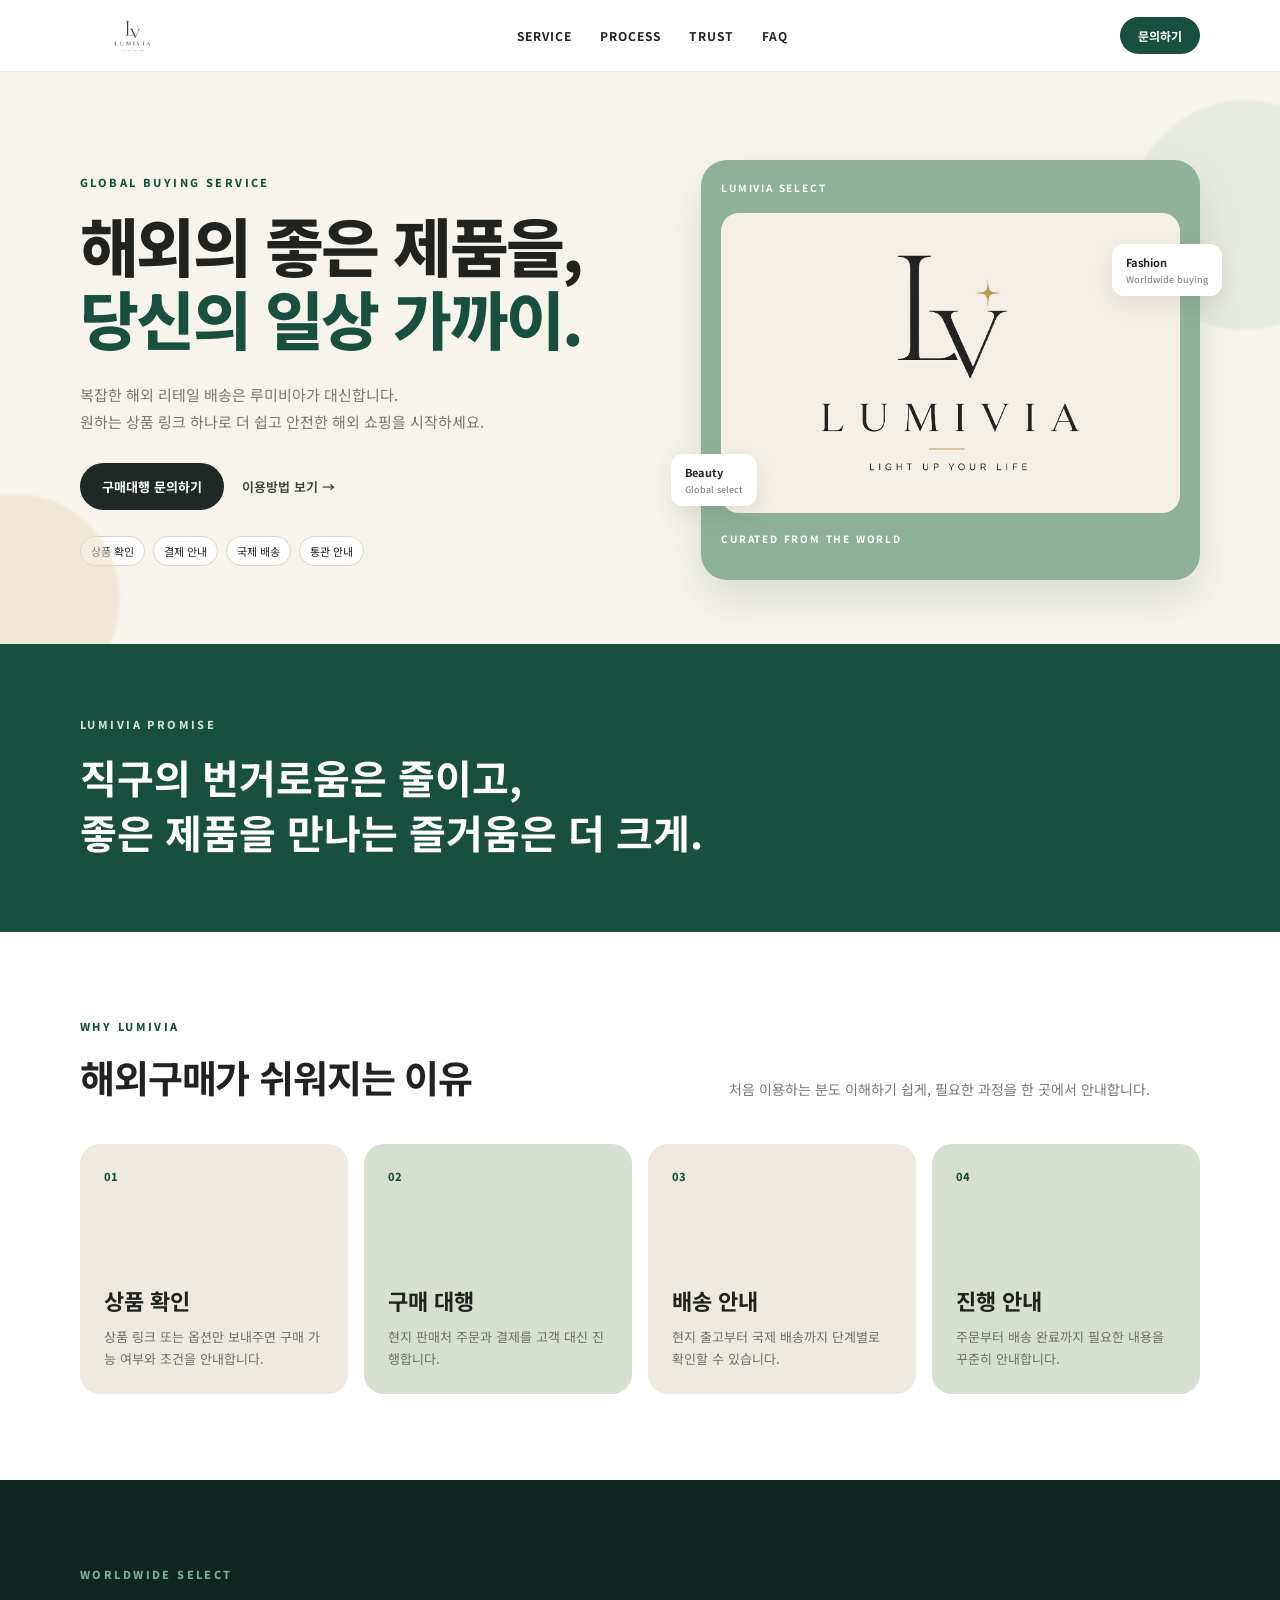
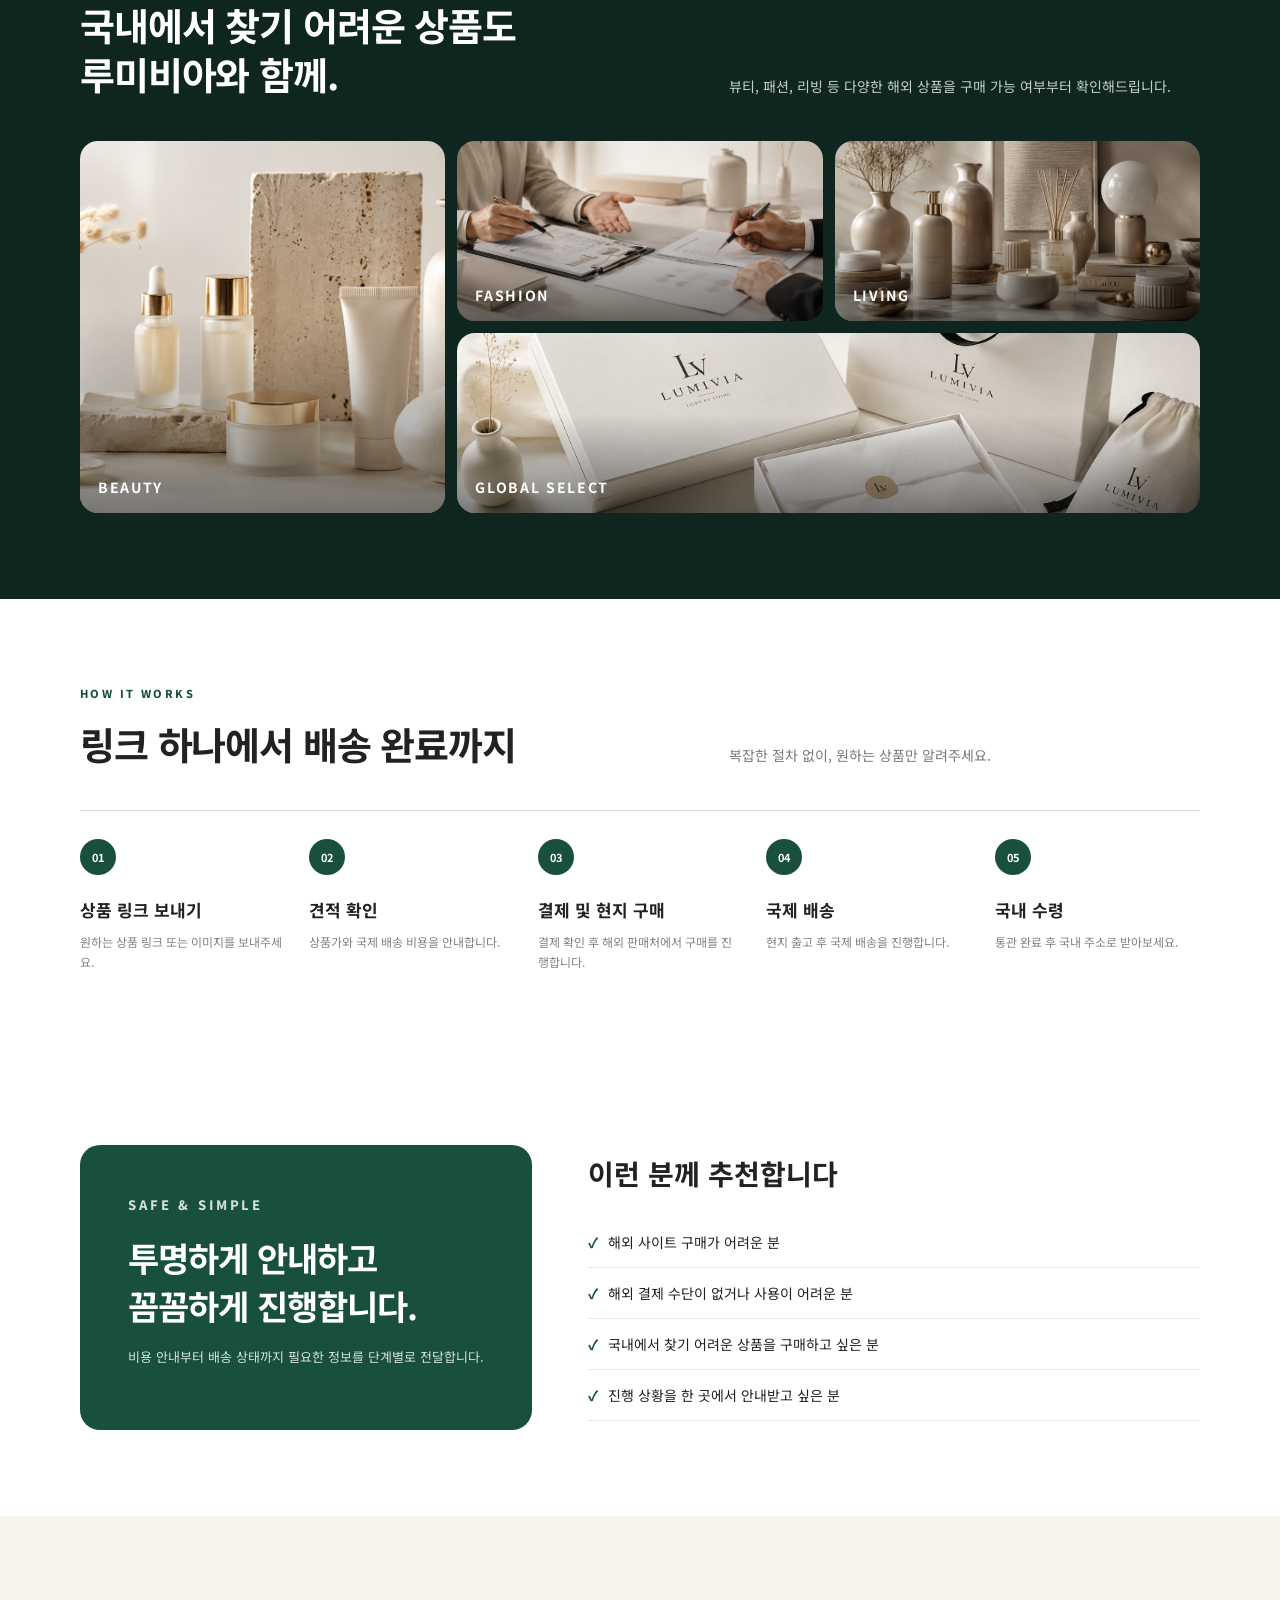
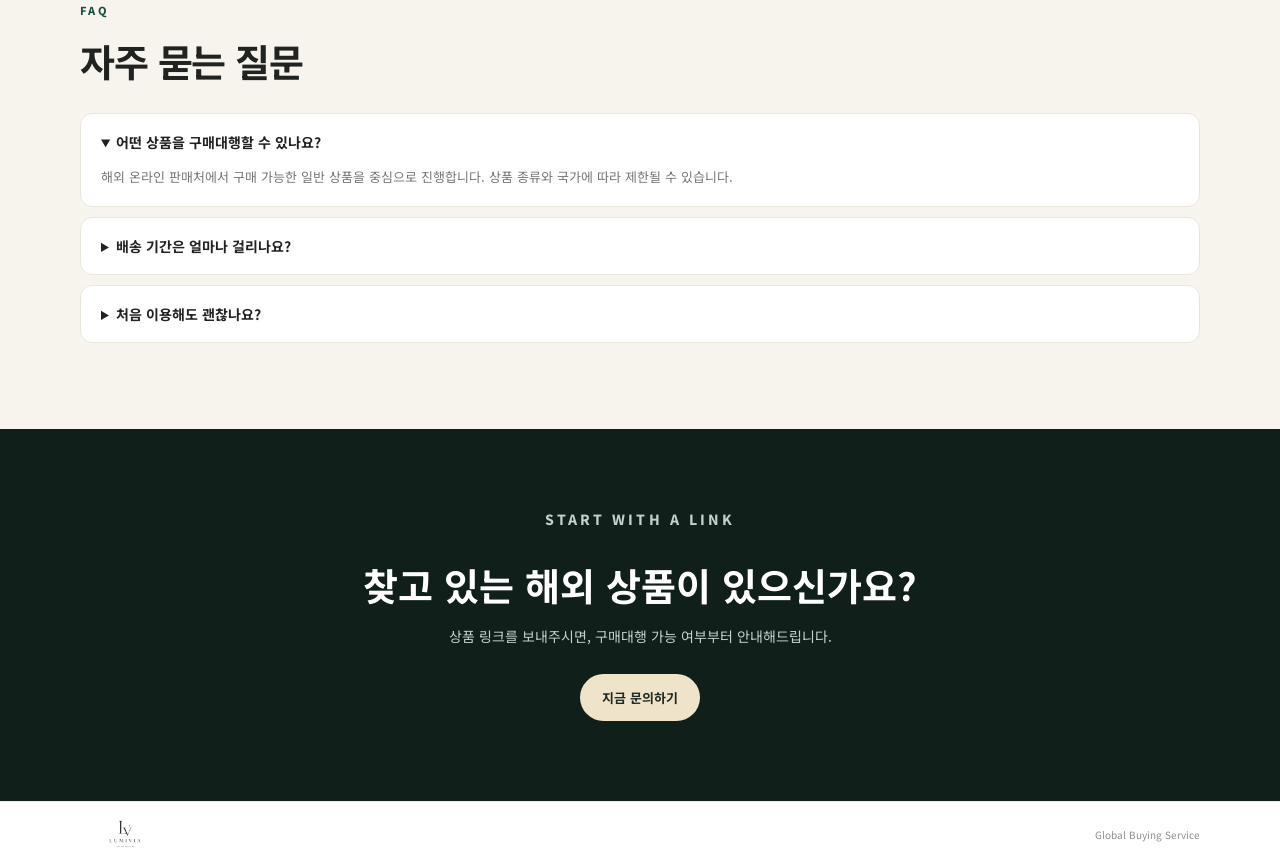
==== commit 55d7551c: "새 루미비아 랜딩페이지  적용" ====
--- a/index.html
+++ b/index.html
@@ -1,277 +1,215 @@
 <!DOCTYPE html>
 <html lang="ko">
 <head>
-  <meta charset="UTF-8" />
-  <meta name="viewport" content="width=device-width, initial-scale=1.0" />
-  <title>LUMIVIA | 해외구매대행</title>
-
-  <meta name="robots" content="All">
-    <meta name="Yeti" content="index, follow">
-    <meta name="Yeti" content="All">
-    <meta name="googlebot" content="All">
-    <meta name="googlebot" content="index, follow">
-    <meta name="daum" content="All">
-    <meta name="daum" content="index, follow">
-    <meta name="title" content="루미비아 | LUMIVIA">
-    <meta name="루미비아 | LUMIVIA"gi
-        content="세계 명품 구매대행 서비스">
-    <meta name="keywords" content="리빙, 패션, ">
-    <meta name="author" content="LUMIVIA">
-    <meta name="content-language" content="kr">
-
-    <meta property="og:type" content="website">
-    <meta property="og:site_name" content="루미비아 | LUMIVIA">
-    <meta property="og:title" content="루미비아 | LUMIVIA">
-    <meta property="og:description" content="세계 명품 구매대행 서비스">
-    <meta property="og:image" content="images/ChatGPT Image 2026년 8월 21일 오후 04_57_30.png">
-    <meta property="og:image:width" content="1200">
-    <meta property="og:image:height" content="630">
-<style>
-*{box-sizing:border-box}html{scroll-behavior:smooth}body{margin:0;font-family:Arial,'Malgun Gothic',sans-serif;color:#171b18;background:#f7f4ee}.container{width:min(1280px,calc(100% - 48px));margin:0 auto}.header{position:sticky;top:0;z-index:50;background:rgba(255,255,255,.9);backdrop-filter:blur(14px);border-bottom:1px solid rgba(0,0,0,.06)}.nav{height:84px;display:flex;align-items:center;justify-content:space-between}.brand{font-weight:800;font-size:28px;letter-spacing:.08em;color:#1e4b3a;text-decoration:none}.nav-links{display:flex;gap:34px}.nav-links a,.nav-cta{font-size:13px;font-weight:700;letter-spacing:.12em;color:#1a211d;text-decoration:none}.nav-cta{background:#1e4b3a;color:#fff;padding:12px 20px;border-radius:999px}.hero{position:relative;overflow:hidden;background:#f7f4ee}.hero-bg{position:absolute;border-radius:50%;filter:blur(10px);opacity:.55}.hero-bg-1{width:520px;height:520px;background:#dce5d8;right:-100px;top:20px}.hero-bg-2{width:360px;height:360px;background:#e8dcc5;left:-120px;bottom:-80px}.hero-grid{min-height:820px;display:grid;grid-template-columns:1.05fr .95fr;align-items:center;gap:80px;position:relative;z-index:1}.eyebrow{display:inline-block;font-size:13px;font-weight:800;letter-spacing:.18em;color:#25513f;margin-bottom:22px}.hero h1,.section h2,.statement h2,.trust h2,.contact h2{margin:0;font-family:Georgia,'Times New Roman',serif;font-weight:700}.hero h1{font-family:Arial,'Malgun Gothic',sans-serif;font-size:clamp(54px,6vw,86px);line-height:1.08;letter-spacing:-.045em}.hero h1 em{font-style:normal;color:#25513f}.hero-copy>p{margin:28px 0 0;font-size:20px;line-height:1.8;color:#525852}.hero-actions{display:flex;align-items:center;gap:24px;margin-top:34px}.btn{display:inline-flex;align-items:center;justify-content:center;height:58px;padding:0 28px;border-radius:999px;text-decoration:none;font-weight:800}.btn-dark{background:#1d241f;color:#fff}.text-link{color:#23352c;text-decoration:none;font-weight:700}.hero-trust{display:flex;flex-wrap:wrap;gap:10px;margin-top:38px}.hero-trust span{font-size:13px;padding:9px 13px;border:1px solid #c8cfc9;border-radius:999px;background:rgba(255,255,255,.55)}.hero-visual{position:relative;height:640px}.visual-main{position:absolute;inset:20px 20px 20px 80px;background:linear-gradient(145deg,#668571,#bdd0b7);border-radius:38px;padding:36px;color:#fff;overflow:hidden}.visual-label{font-size:13px;letter-spacing:.18em;font-weight:800}.visual-product{position:absolute;width:320px;height:420px;border-radius:160px 160px 48px 48px;background:rgba(255,255,255,.18);left:50%;top:52%;transform:translate(-50%,-50%);display:flex;align-items:center;justify-content:center;box-shadow:inset 0 0 0 1px rgba(255,255,255,.2)}.visual-l{font-family:Georgia,'Times New Roman',serif;font-size:190px}.visual-caption{position:absolute;bottom:34px;left:36px;font-size:12px;letter-spacing:.2em}.floating-card{position:absolute;background:#fff;border-radius:22px;padding:18px 20px;box-shadow:0 18px 50px rgba(28,37,31,.14);min-width:160px}.floating-card strong{display:block;font-size:18px}.floating-card span{font-size:12px;color:#6e756f}.card-a{left:0;bottom:120px}.card-b{right:0;top:130px}.statement{background:#1f4b3a;color:#fff}.statement-inner{padding:100px 0}.statement-kicker{font-size:12px;letter-spacing:.18em;font-weight:800;color:#cbdacd}.statement h2{font-family:Arial,'Malgun Gothic',sans-serif;font-size:clamp(36px,4vw,56px);line-height:1.35;letter-spacing:-.03em}.section{padding:120px 0}.section-head{display:flex;justify-content:space-between;gap:40px;align-items:end;margin-bottom:56px}.section-head h2{font-family:Arial,'Malgun Gothic',sans-serif;font-size:48px;letter-spacing:-.035em}.section-head>p{max-width:420px;line-height:1.8;color:#656b66}.service-grid{display:grid;grid-template-columns:repeat(4,1fr);gap:18px}.service-card{min-height:320px;background:#efece5;border-radius:28px;padding:32px;display:flex;flex-direction:column;justify-content:flex-end}.service-card.accent{background:#d9e2d5}.service-card .num{margin-bottom:auto;font-weight:800;color:#285541}.service-card h3{font-size:28px;margin:0 0 14px}.service-card p{margin:0;color:#5b625c;line-height:1.7}.showcase{padding:120px 0;background:#17221d;color:#fff}.section-head.light h2,.section-head.light p{color:#fff}.showcase-grid{display:grid;grid-template-columns:1.1fr 1fr 1fr;grid-template-rows:220px 220px;gap:18px}.showcase-card{position:relative;border-radius:28px;overflow:hidden;background-size:cover;background-position:center;display:flex;align-items:flex-end;padding:28px;font-size:20px;font-weight:800;letter-spacing:.12em;isolation:isolate}
-.showcase-card::after{content:"";position:absolute;inset:0;background:linear-gradient(to top,rgba(10,15,12,.58),rgba(10,15,12,.06) 58%,rgba(10,15,12,0));z-index:-1}
-.showcase-card span{position:relative;z-index:1;color:#fff;text-shadow:0 2px 12px rgba(0,0,0,.28)}
-.showcase-card.tall{grid-row:1/3;background-image:url('[data-uri]');background-position:center 28%}
-.showcase-card:nth-child(2){background-image:url('[data-uri]